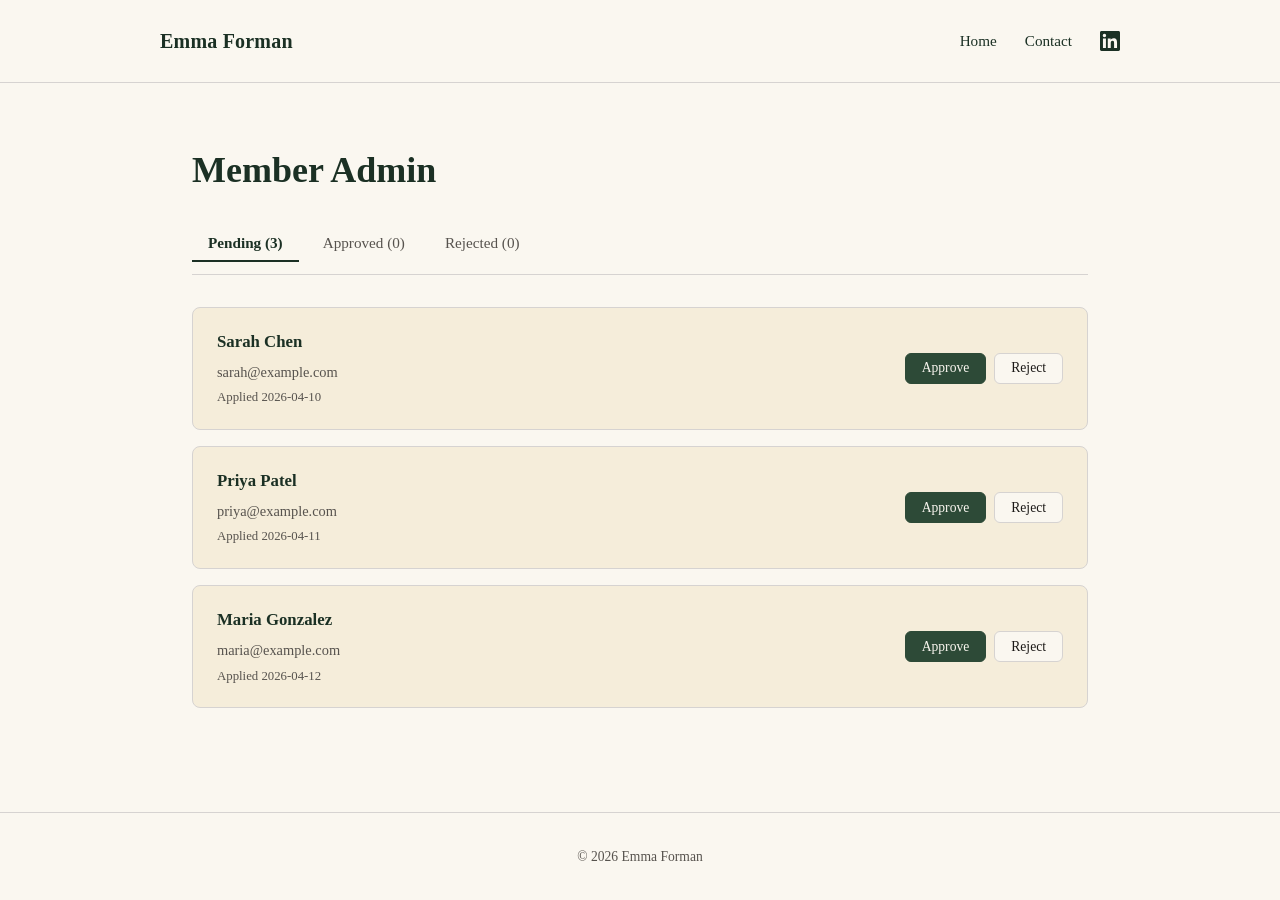
==== admin.html @ 9a7086aa "Add admin page for approving and rejecting members Creates /admin.html with a tabbed interface (Pend" ====
<!DOCTYPE html>
<html lang="en">
<head>
  <meta charset="UTF-8">
  <meta name="viewport" content="width=device-width, initial-scale=1.0">
  <title>Admin — Emma Forman</title>
  <link rel="stylesheet" href="style.css">
</head>
<body>
  <header>
    <div class="header-inner">
      <a href="/" class="logo">Emma Forman</a>
      <nav>
        <a href="/">Home</a>
        <a href="/contact.html">Contact</a>
        <a href="https://www.linkedin.com/in/emmalforman/" target="_blank" rel="noopener noreferrer" aria-label="LinkedIn">
          <svg width="20" height="20" viewBox="0 0 24 24" fill="currentColor">
            <path d="M20.447 20.452h-3.554v-5.569c0-1.328-.027-3.037-1.852-3.037-1.853 0-2.136 1.445-2.136 2.939v5.667H9.351V9h3.414v1.561h.046c.477-.9 1.637-1.85 3.37-1.85 3.601 0 4.267 2.37 4.267 5.455v6.286zM5.337 7.433a2.062 2.062 0 01-2.063-2.065 2.064 2.064 0 112.063 2.065zm1.782 13.019H3.555V9h3.564v11.452zM22.225 0H1.771C.792 0 0 .774 0 1.729v20.542C0 23.227.792 24 1.771 24h20.451C23.2 24 24 23.227 24 22.271V1.729C24 .774 23.2 0 22.222 0h.003z"/>
          </svg>
        </a>
      </nav>
    </div>
  </header>

  <main>
    <section class="hero">
      <h1>Member Admin</h1>
    </section>

    <section class="content">
      <div class="admin-tabs">
        <button class="admin-tab active" data-tab="pending">Pending</button>
        <button class="admin-tab" data-tab="approved">Approved</button>
        <button class="admin-tab" data-tab="rejected">Rejected</button>
      </div>

      <div id="pending" class="admin-panel active">
        <p class="admin-empty" id="pending-empty" style="display:none;">No pending members.</p>
        <div id="pending-list" class="member-list"></div>
      </div>

      <div id="approved" class="admin-panel">
        <p class="admin-empty" id="approved-empty" style="display:none;">No approved members yet.</p>
        <div id="approved-list" class="member-list"></div>
      </div>

      <div id="rejected" class="admin-panel">
        <p class="admin-empty" id="rejected-empty" style="display:none;">No rejected members.</p>
        <div id="rejected-list" class="member-list"></div>
      </div>
    </section>
  </main>

  <footer>
    <p>&copy; 2026 Emma Forman</p>
  </footer>

  <script>
    var STORAGE_KEY = 'myca_members';

    var defaultMembers = [
      { id: 1, name: 'Sarah Chen', email: 'sarah@example.com', date: '2026-04-10', status: 'pending' },
      { id: 2, name: 'Priya Patel', email: 'priya@example.com', date: '2026-04-11', status: 'pending' },
      { id: 3, name: 'Maria Gonzalez', email: 'maria@example.com', date: '2026-04-12', status: 'pending' },
    ];

    function loadMembers() {
      var stored = localStorage.getItem(STORAGE_KEY);
      return stored ? JSON.parse(stored) : defaultMembers;
    }

    function saveMembers(members) {
      localStorage.setItem(STORAGE_KEY, JSON.stringify(members));
    }

    function setStatus(id, newStatus) {
      var members = loadMembers();
      for (var i = 0; i < members.length; i++) {
        if (members[i].id === id) {
          members[i].status = newStatus;
          break;
        }
      }
      saveMembers(members);
      render();
    }

    function renderCard(member, showActions) {
      var card = document.createElement('div');
      card.className = 'member-card';

      var info = document.createElement('div');
      info.className = 'member-info';
      info.innerHTML =
        '<strong>' + member.name + '</strong>' +
        '<span class="member-email">' + member.email + '</span>' +
        '<span class="member-date">Applied ' + member.date + '</span>';
      card.appendChild(info);

      var actions = document.createElement('div');
      actions.className = 'member-actions';

      if (showActions === 'pending') {
        var approveBtn = document.createElement('button');
        approveBtn.className = 'btn btn-approve';
        approveBtn.textContent = 'Approve';
        approveBtn.onclick = function () { setStatus(member.id, 'approved'); };

        var rejectBtn = document.createElement('button');
        rejectBtn.className = 'btn btn-reject';
        rejectBtn.textContent = 'Reject';
        rejectBtn.onclick = function () { setStatus(member.id, 'rejected'); };

        actions.appendChild(approveBtn);
        actions.appendChild(rejectBtn);
      } else {
        var undoBtn = document.createElement('button');
        undoBtn.className = 'btn btn-undo';
        undoBtn.textContent = 'Move to Pending';
        undoBtn.onclick = function () { setStatus(member.id, 'pending'); };
        actions.appendChild(undoBtn);
      }

      card.appendChild(actions);
      return card;
    }

    function render() {
      var members = loadMembers();
      var pending = members.filter(function (m) { return m.status === 'pending'; });
      var approved = members.filter(function (m) { return m.status === 'approved'; });
      var rejected = members.filter(function (m) { return m.status === 'rejected'; });

      var pendingList = document.getElementById('pending-list');
      var approvedList = document.getElementById('approved-list');
      var rejectedList = document.getElementById('rejected-list');

      pendingList.innerHTML = '';
      approvedList.innerHTML = '';
      rejectedList.innerHTML = '';

      pending.forEach(function (m) { pendingList.appendChild(renderCard(m, 'pending')); });
      approved.forEach(function (m) { approvedList.appendChild(renderCard(m, 'approved')); });
      rejected.forEach(function (m) { rejectedList.appendChild(renderCard(m, 'rejected')); });

      document.getElementById('pending-empty').style.display = pending.length === 0 ? 'block' : 'none';
      document.getElementById('approved-empty').style.display = approved.length === 0 ? 'block' : 'none';
      document.getElementById('rejected-empty').style.display = rejected.length === 0 ? 'block' : 'none';

      // Update tab counts
      document.querySelector('[data-tab="pending"]').textContent = 'Pending (' + pending.length + ')';
      document.querySelector('[data-tab="approved"]').textContent = 'Approved (' + approved.length + ')';
      document.querySelector('[data-tab="rejected"]').textContent = 'Rejected (' + rejected.length + ')';
    }

    // Tab switching
    document.querySelectorAll('.admin-tab').forEach(function (tab) {
      tab.addEventListener('click', function () {
        document.querySelectorAll('.admin-tab').forEach(function (t) { t.classList.remove('active'); });
        document.querySelectorAll('.admin-panel').forEach(function (p) { p.classList.remove('active'); });
        tab.classList.add('active');
        document.getElementById(tab.dataset.tab).classList.add('active');
      });
    });

    render();
  </script>
</body>
</html>
---- style.css ----
/* Myca Collective color palette (from Tailwind config) */
:root {
  --forest-900: #1B3024;
  --forest-700: #2D4A37;
  --forest-400: #6A9477;
  --cream: #F5EDDA;
  --ivory: #FAF7F0;
  --ink-800: #1C1917;
  --ink-500: #57534E;
  --ink-200: #D6D3D1;
}

/* Reset */
*, *::before, *::after {
  margin: 0;
  padding: 0;
  box-sizing: border-box;
}

body {
  font-family: Georgia, 'Times New Roman', serif;
  background-color: var(--ivory);
  color: var(--ink-800);
  line-height: 1.7;
  min-height: 100vh;
  display: flex;
  flex-direction: column;
}

/* Header */
header {
  padding: 1.5rem 2rem;
  border-bottom: 1px solid var(--ink-200);
}

.header-inner {
  max-width: 960px;
  margin: 0 auto;
  display: flex;
  justify-content: space-between;
  align-items: center;
}

.logo {
  font-size: 1.25rem;
  font-weight: 700;
  color: var(--forest-900);
  text-decoration: none;
  letter-spacing: 0.01em;
}

nav {
  display: flex;
  align-items: center;
  gap: 1.75rem;
}

nav a {
  color: var(--forest-900);
  text-decoration: none;
  font-size: 0.95rem;
  transition: opacity 0.2s;
}

nav a:hover {
  opacity: 0.7;
}

nav svg {
  display: block;
}

/* Main */
main {
  flex: 1;
  max-width: 960px;
  margin: 0 auto;
  padding: 4rem 2rem;
  width: 100%;
}

.hero h1 {
  font-size: 2.25rem;
  font-weight: 700;
  margin-bottom: 2rem;
  line-height: 1.3;
  color: var(--forest-900);
}

.content p {
  font-size: 1.05rem;
  margin-bottom: 1.25rem;
  color: var(--ink-800);
}

.content ul {
  margin: 0.5rem 0 1.25rem 1.5rem;
}

.content li {
  font-size: 1.05rem;
  margin-bottom: 0.6rem;
}

.content a {
  color: var(--forest-900);
  text-decoration-color: var(--forest-400);
  text-underline-offset: 3px;
  text-decoration-thickness: 2px;
  transition: text-decoration-color 0.2s;
}

.content a:hover {
  text-decoration-color: var(--forest-900);
}

/* Footer */
footer {
  padding: 2rem;
  text-align: center;
  font-size: 0.85rem;
  color: var(--ink-500);
  border-top: 1px solid var(--ink-200);
}

/* Admin */
.admin-tabs {
  display: flex;
  gap: 0.5rem;
  margin-bottom: 2rem;
  border-bottom: 1px solid var(--ink-200);
  padding-bottom: 0.75rem;
}

.admin-tab {
  font-family: Georgia, 'Times New Roman', serif;
  font-size: 0.95rem;
  padding: 0.5rem 1rem;
  border: none;
  background: none;
  color: var(--ink-500);
  cursor: pointer;
  border-bottom: 2px solid transparent;
  transition: color 0.2s, border-color 0.2s;
}

.admin-tab:hover {
  color: var(--forest-700);
}

.admin-tab.active {
  color: var(--forest-900);
  border-bottom-color: var(--forest-900);
  font-weight: 700;
}

.admin-panel {
  display: none;
}

.admin-panel.active {
  display: block;
}

.admin-empty {
  color: var(--ink-500);
  font-style: italic;
}

.member-list {
  display: flex;
  flex-direction: column;
  gap: 1rem;
}

.member-card {
  display: flex;
  justify-content: space-between;
  align-items: center;
  padding: 1.25rem 1.5rem;
  background: var(--cream);
  border-radius: 8px;
  border: 1px solid var(--ink-200);
}

.member-info {
  display: flex;
  flex-direction: column;
  gap: 0.2rem;
}

.member-info strong {
  font-size: 1.05rem;
  color: var(--forest-900);
}

.member-email {
  font-size: 0.9rem;
  color: var(--ink-500);
}

.member-date {
  font-size: 0.8rem;
  color: var(--ink-500);
}

.member-actions {
  display: flex;
  gap: 0.5rem;
}

.btn {
  font-family: Georgia, 'Times New Roman', serif;
  font-size: 0.85rem;
  padding: 0.4rem 1rem;
  border: 1px solid var(--ink-200);
  border-radius: 6px;
  cursor: pointer;
  transition: opacity 0.2s, background-color 0.2s;
}

.btn:hover {
  opacity: 0.85;
}

.btn-approve {
  background-color: var(--forest-700);
  color: var(--ivory);
  border-color: var(--forest-700);
}

.btn-reject {
  background-color: var(--ivory);
  color: var(--ink-800);
}

.btn-undo {
  background-color: var(--ivory);
  color: var(--ink-500);
  font-size: 0.8rem;
}

@media (max-width: 640px) {
  .member-card {
    flex-direction: column;
    align-items: flex-start;
    gap: 1rem;
  }
}

/* Responsive */
@media (max-width: 640px) {
  main {
    padding: 2.5rem 1.25rem;
  }

  .hero h1 {
    font-size: 1.75rem;
  }

  header {
    padding: 1.25rem 1.25rem;
  }
}
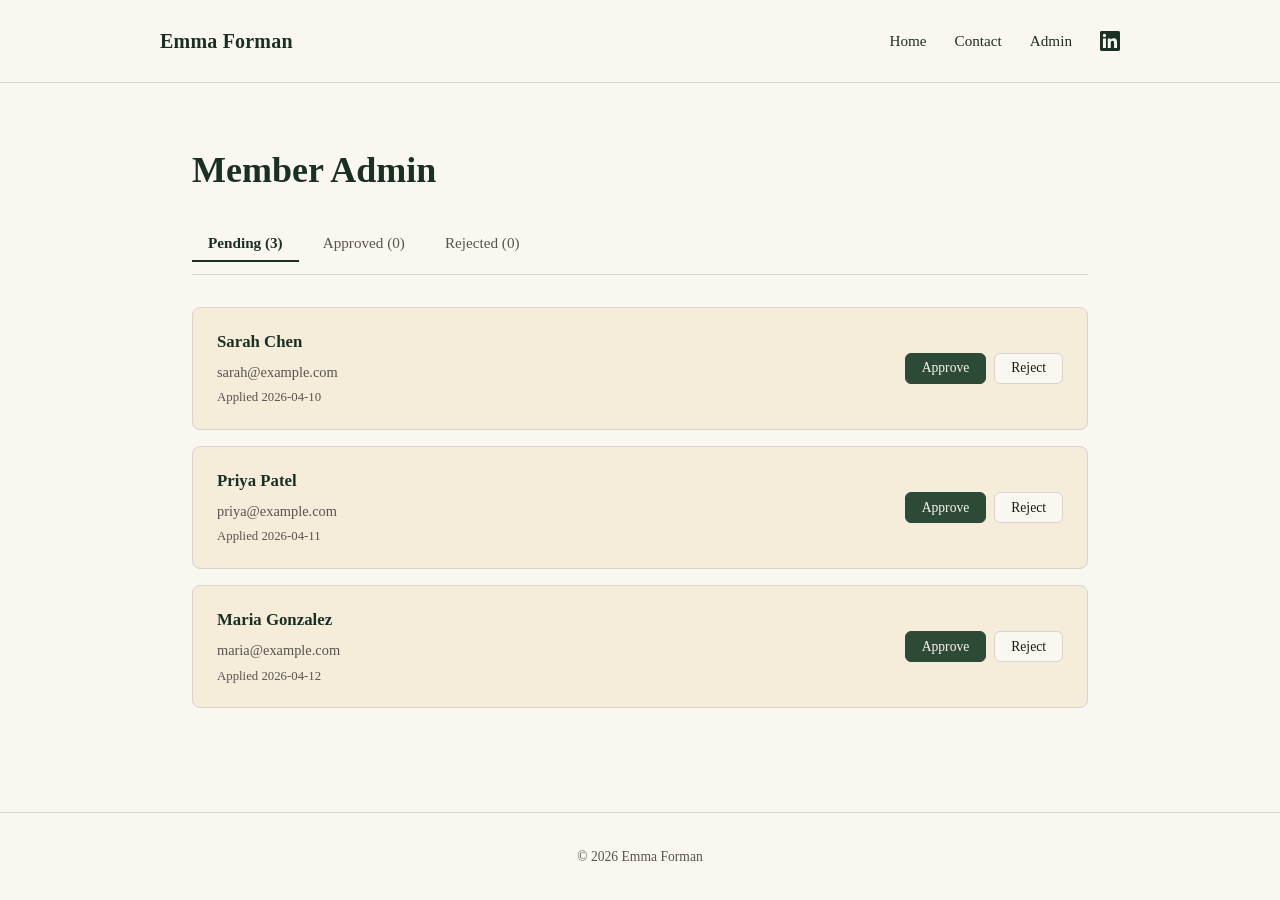
==== commit a66cd994: "Add Admin link to site navigation on all pages https://claude.ai/code/session_017hBJw5BgXa6u87ku46Vw" ====
--- a/admin.html
+++ b/admin.html
@@ -13,6 +13,7 @@
       <nav>
         <a href="/">Home</a>
         <a href="/contact.html">Contact</a>
+        <a href="/admin.html">Admin</a>
         <a href="https://www.linkedin.com/in/emmalforman/" target="_blank" rel="noopener noreferrer" aria-label="LinkedIn">
           <svg width="20" height="20" viewBox="0 0 24 24" fill="currentColor">
             <path d="M20.447 20.452h-3.554v-5.569c0-1.328-.027-3.037-1.852-3.037-1.853 0-2.136 1.445-2.136 2.939v5.667H9.351V9h3.414v1.561h.046c.477-.9 1.637-1.85 3.37-1.85 3.601 0 4.267 2.37 4.267 5.455v6.286zM5.337 7.433a2.062 2.062 0 01-2.063-2.065 2.064 2.064 0 112.063 2.065zm1.782 13.019H3.555V9h3.564v11.452zM22.225 0H1.771C.792 0 0 .774 0 1.729v20.542C0 23.227.792 24 1.771 24h20.451C23.2 24 24 23.227 24 22.271V1.729C24 .774 23.2 0 22.222 0h.003z"/>
